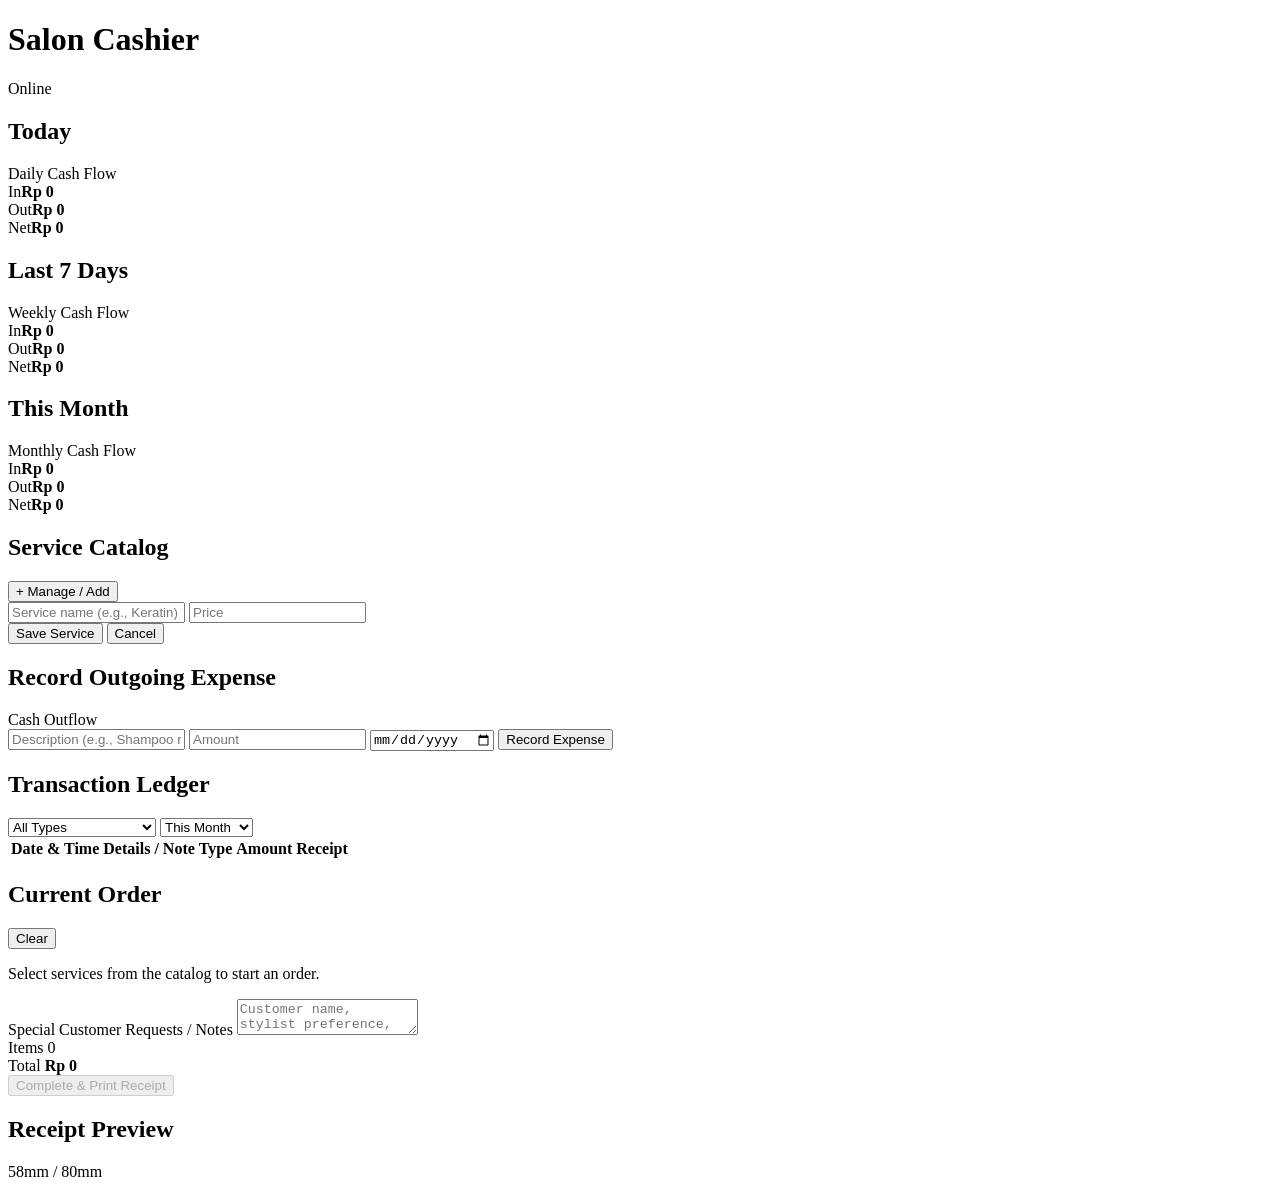
==== index.html @ 4740cd28 "Add initial index.html for Salon Cashier app Initial HTML structure for Salon Cashier offline POS ap" ====
<!DOCTYPE html>
<html lang="en">
<head>
  <meta charset="UTF-8" />
  <meta name="viewport" content="width=device-width, initial-scale=1.0" />
  <meta name="theme-color" content="#111827" />
  <title>Salon Cashier — Offline POS</title>
  <link rel="manifest" href="./manifest.json" />
  <link rel="stylesheet" href="./style.css" />
</head>
<body>
  <div class="app-shell">
    <!-- Top Header -->
    <header class="topbar">
      <div class="brand">
        <span class="brand-dot"></span>
        <h1>Salon Cashier</h1>
      </div>
      <div class="topbar-meta">
        <span id="offline-badge" class="badge badge-online">Online</span>
        <span id="live-clock" class="tabular"></span>
      </div>
    </header>

    <!-- Financial Summary Cards -->
    <section class="summary-grid" aria-label="Financial Summary">
      <article class="card summary-card">
        <div class="summary-header">
          <h2>Today</h2>
          <span class="summary-sub">Daily Cash Flow</span>
        </div>
        <div class="summary-metrics">
          <div><span>In</span><strong id="sum-today-in" class="tabular text-in">Rp 0</strong></div>
          <div><span>Out</span><strong id="sum-today-out" class="tabular text-out">Rp 0</strong></div>
          <div><span>Net</span><strong id="sum-today-net" class="tabular">Rp 0</strong></div>
        </div>
      </article>

      <article class="card summary-card">
        <div class="summary-header">
          <h2>Last 7 Days</h2>
          <span class="summary-sub">Weekly Cash Flow</span>
        </div>
        <div class="summary-metrics">
          <div><span>In</span><strong id="sum-week-in" class="tabular text-in">Rp 0</strong></div>
          <div><span>Out</span><strong id="sum-week-out" class="tabular text-out">Rp 0</strong></div>
          <div><span>Net</span><strong id="sum-week-net" class="tabular">Rp 0</strong></div>
        </div>
      </article>

      <article class="card summary-card">
        <div class="summary-header">
          <h2>This Month</h2>
          <span class="summary-sub">Monthly Cash Flow</span>
        </div>
        <div class="summary-metrics">
          <div><span>In</span><strong id="sum-month-in" class="tabular text-in">Rp 0</strong></div>
          <div><span>Out</span><strong id="sum-month-out" class="tabular text-out">Rp 0</strong></div>
          <div><span>Net</span><strong id="sum-month-net" class="tabular">Rp 0</strong></div>
        </div>
      </article>
    </section>

    <!-- Main 2-Column Workspace -->
    <main class="workspace">
      <!-- LEFT COLUMN: Services, Expense Entry & Ledger -->
      <div class="col-left">
        <!-- Service Catalog -->
        <section class="card">
          <div class="section-head">
            <h2>Service Catalog</h2>
            <button type="button" id="toggle-service-form-btn" class="btn btn-ghost btn-sm">+ Manage / Add</button>
          </div>

          <form id="service-form" class="inline-form hidden" autocomplete="off">
            <input type="hidden" id="service-edit-id" />
            <input type="text" id="service-name" placeholder="Service name (e.g., Keratin)" required />
            <input type="number" id="service-price" placeholder="Price" min="0" step="500" required />
            <div class="form-actions">
              <button type="submit" class="btn btn-primary btn-sm" id="service-submit-btn">Save Service</button>
              <button type="button" id="service-cancel-btn" class="btn btn-ghost btn-sm hidden">Cancel</button>
            </div>
          </form>

          <div id="service-grid" class="service-grid"></div>
        </section>

        <!-- Outgoing Cash Flow (Expense Entry) -->
        <section class="card">
          <div class="section-head">
            <h2>Record Outgoing Expense</h2>
            <span class="muted-label">Cash Outflow</span>
          </div>
          <form id="expense-form" class="expense-form" autocomplete="off">
            <input type="text" id="expense-desc" placeholder="Description (e.g., Shampoo restock, Electricity)" required />
            <input type="number" id="expense-amount" placeholder="Amount" min="1" step="500" required />
            <input type="date" id="expense-date" required />
            <button type="submit" class="btn btn-secondary">Record Expense</button>
          </form>
        </section>

        <!-- Transaction Ledger -->
        <section class="card">
          <div class="section-head ledger-head">
            <h2>Transaction Ledger</h2>
            <div class="filters">
              <select id="filter-type" aria-label="Filter by transaction type">
                <option value="all">All Types</option>
                <option value="in">Incoming (Orders)</option>
                <option value="out">Outgoing (Expenses)</option>
              </select>
              <select id="filter-period" aria-label="Filter by period">
                <option value="daily">Today</option>
                <option value="weekly">Last 7 Days</option>
                <option value="monthly" selected>This Month</option>
                <option value="all">All Time</option>
              </select>
            </div>
          </div>

          <div class="table-wrap">
            <table class="ledger-table">
              <thead>
                <tr>
                  <th>Date &amp; Time</th>
                  <th>Details / Note</th>
                  <th>Type</th>
                  <th class="num">Amount</th>
                  <th class="num">Receipt</th>
                </tr>
              </thead>
              <tbody id="ledger-body"></tbody>
            </table>
          </div>
        </section>
      </div>

      <!-- RIGHT COLUMN: Active Cart & Receipt Preview -->
      <aside class="col-right">
        <section class="card cart-card">
          <div class="section-head">
            <h2>Current Order</h2>
            <button type="button" id="clear-cart-btn" class="btn btn-ghost btn-sm">Clear</button>
          </div>

          <div id="cart-items" class="cart-items">
            <p class="empty-state">Select services from the catalog to start an order.</p>
          </div>

          <div class="note-box">
            <label for="customer-note">Special Customer Requests / Notes</label>
            <textarea
              id="customer-note"
              rows="2"
              placeholder="Customer name, stylist preference, allergies, hair color formula..."
            ></textarea>
          </div>

          <div class="cart-totals">
            <div class="total-row">
              <span>Items</span>
              <span id="cart-count" class="tabular">0</span>
            </div>
            <div class="total-row grand">
              <span>Total</span>
              <strong id="cart-total" class="tabular">Rp 0</strong>
            </div>
          </div>

          <div class="checkout-actions">
            <button type="button" id="complete-order-btn" class="btn btn-primary btn-block" disabled>
              Complete &amp; Print Receipt
            </button>
          </div>
        </section>

        <!-- Live Thermal Receipt Preview -->
        <section class="card">
          <div class="section-head">
            <h2>Receipt Preview</h2>
            <span class="muted-label">58mm / 80mm</span>
          </div>
          <div id="receipt-preview" class="receipt-sheet"></div>
        </section>
      </aside>
    </main>
  </div>

  <!-- Dedicated Print Container (Hidden on screen, visible only in @media print) -->
  <div id="print-area" aria-hidden="true"></div>

  <script src="./app.js"></script>
</body>
</html>
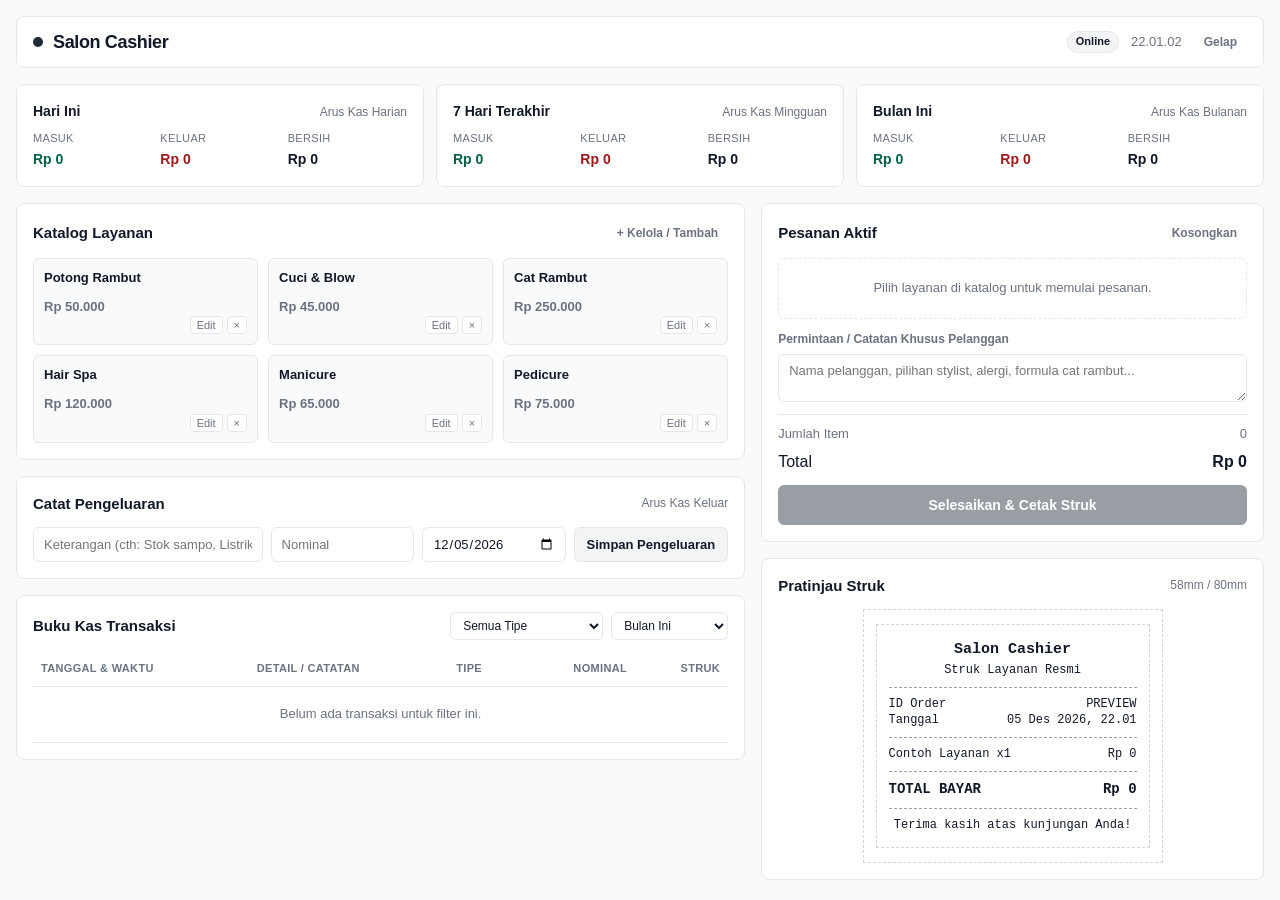
==== commit 1ef7e79b: "Translate HTML content to Indonesian Updated the language and labels in the HTML file to Indonesian " ====
--- a/index.html
+++ b/index.html
@@ -1,16 +1,16 @@
 <!DOCTYPE html>
-<html lang="en">
+<html lang="id">
 <head>
   <meta charset="UTF-8" />
   <meta name="viewport" content="width=device-width, initial-scale=1.0" />
   <meta name="theme-color" content="#111827" />
-  <title>Salon Cashier — Offline POS</title>
-  <link rel="manifest" href="./manifest.json" />
+  <title>Salon Cashier — Kasir Offline</title>
+  <link rel="manifest" href="./manifest.json?v=2026.11.19.3" />
   <link rel="stylesheet" href="./style.css" />
 </head>
 <body>
   <div class="app-shell">
-    <!-- Top Header -->
+    <!-- Header Atas -->
     <header class="topbar">
       <div class="brand">
         <span class="brand-dot"></span>
@@ -19,101 +19,102 @@
       <div class="topbar-meta">
         <span id="offline-badge" class="badge badge-online">Online</span>
         <span id="live-clock" class="tabular"></span>
+        <button type="button" id="toggle-theme-btn" class="btn btn-ghost btn-sm">Gelap</button>
       </div>
     </header>
 
-    <!-- Financial Summary Cards -->
-    <section class="summary-grid" aria-label="Financial Summary">
+    <!-- Ringkasan Keuangan -->
+    <section class="summary-grid" aria-label="Ringkasan Keuangan">
       <article class="card summary-card">
         <div class="summary-header">
-          <h2>Today</h2>
-          <span class="summary-sub">Daily Cash Flow</span>
+          <h2>Hari Ini</h2>
+          <span class="summary-sub">Arus Kas Harian</span>
         </div>
         <div class="summary-metrics">
-          <div><span>In</span><strong id="sum-today-in" class="tabular text-in">Rp 0</strong></div>
-          <div><span>Out</span><strong id="sum-today-out" class="tabular text-out">Rp 0</strong></div>
-          <div><span>Net</span><strong id="sum-today-net" class="tabular">Rp 0</strong></div>
+          <div><span>Masuk</span><strong id="sum-today-in" class="tabular text-in">Rp 0</strong></div>
+          <div><span>Keluar</span><strong id="sum-today-out" class="tabular text-out">Rp 0</strong></div>
+          <div><span>Bersih</span><strong id="sum-today-net" class="tabular">Rp 0</strong></div>
         </div>
       </article>
 
       <article class="card summary-card">
         <div class="summary-header">
-          <h2>Last 7 Days</h2>
-          <span class="summary-sub">Weekly Cash Flow</span>
+          <h2>7 Hari Terakhir</h2>
+          <span class="summary-sub">Arus Kas Mingguan</span>
         </div>
         <div class="summary-metrics">
-          <div><span>In</span><strong id="sum-week-in" class="tabular text-in">Rp 0</strong></div>
-          <div><span>Out</span><strong id="sum-week-out" class="tabular text-out">Rp 0</strong></div>
-          <div><span>Net</span><strong id="sum-week-net" class="tabular">Rp 0</strong></div>
+          <div><span>Masuk</span><strong id="sum-week-in" class="tabular text-in">Rp 0</strong></div>
+          <div><span>Keluar</span><strong id="sum-week-out" class="tabular text-out">Rp 0</strong></div>
+          <div><span>Bersih</span><strong id="sum-week-net" class="tabular">Rp 0</strong></div>
         </div>
       </article>
 
       <article class="card summary-card">
         <div class="summary-header">
-          <h2>This Month</h2>
-          <span class="summary-sub">Monthly Cash Flow</span>
+          <h2>Bulan Ini</h2>
+          <span class="summary-sub">Arus Kas Bulanan</span>
         </div>
         <div class="summary-metrics">
-          <div><span>In</span><strong id="sum-month-in" class="tabular text-in">Rp 0</strong></div>
-          <div><span>Out</span><strong id="sum-month-out" class="tabular text-out">Rp 0</strong></div>
-          <div><span>Net</span><strong id="sum-month-net" class="tabular">Rp 0</strong></div>
+          <div><span>Masuk</span><strong id="sum-month-in" class="tabular text-in">Rp 0</strong></div>
+          <div><span>Keluar</span><strong id="sum-month-out" class="tabular text-out">Rp 0</strong></div>
+          <div><span>Bersih</span><strong id="sum-month-net" class="tabular">Rp 0</strong></div>
         </div>
       </article>
     </section>
 
-    <!-- Main 2-Column Workspace -->
+    <!-- Area Kerja 2 Kolom -->
     <main class="workspace">
-      <!-- LEFT COLUMN: Services, Expense Entry & Ledger -->
+      <!-- KOLOM KIRI: Layanan, Catat Pengeluaran & Buku Kas -->
       <div class="col-left">
-        <!-- Service Catalog -->
+        <!-- Katalog Layanan -->
         <section class="card">
           <div class="section-head">
-            <h2>Service Catalog</h2>
-            <button type="button" id="toggle-service-form-btn" class="btn btn-ghost btn-sm">+ Manage / Add</button>
+            <h2>Katalog Layanan</h2>
+            <button type="button" id="toggle-service-form-btn" class="btn btn-ghost btn-sm">+ Kelola / Tambah</button>
           </div>
 
           <form id="service-form" class="inline-form hidden" autocomplete="off">
             <input type="hidden" id="service-edit-id" />
-            <input type="text" id="service-name" placeholder="Service name (e.g., Keratin)" required />
-            <input type="number" id="service-price" placeholder="Price" min="0" step="500" required />
+            <input type="text" id="service-name" placeholder="Nama layanan (cth: Keratin)" required />
+            <input type="number" id="service-price" placeholder="Harga" min="0" step="500" required />
             <div class="form-actions">
-              <button type="submit" class="btn btn-primary btn-sm" id="service-submit-btn">Save Service</button>
-              <button type="button" id="service-cancel-btn" class="btn btn-ghost btn-sm hidden">Cancel</button>
+              <button type="submit" class="btn btn-primary btn-sm" id="service-submit-btn">Simpan</button>
+              <button type="button" id="service-cancel-btn" class="btn btn-ghost btn-sm hidden">Batal</button>
             </div>
           </form>
 
           <div id="service-grid" class="service-grid"></div>
         </section>
 
-        <!-- Outgoing Cash Flow (Expense Entry) -->
+        <!-- Catat Pengeluaran -->
         <section class="card">
           <div class="section-head">
-            <h2>Record Outgoing Expense</h2>
-            <span class="muted-label">Cash Outflow</span>
+            <h2>Catat Pengeluaran</h2>
+            <span class="muted-label">Arus Kas Keluar</span>
           </div>
           <form id="expense-form" class="expense-form" autocomplete="off">
-            <input type="text" id="expense-desc" placeholder="Description (e.g., Shampoo restock, Electricity)" required />
-            <input type="number" id="expense-amount" placeholder="Amount" min="1" step="500" required />
+            <input type="text" id="expense-desc" placeholder="Keterangan (cth: Stok sampo, Listrik)" required />
+            <input type="number" id="expense-amount" placeholder="Nominal" min="1" step="500" required />
             <input type="date" id="expense-date" required />
-            <button type="submit" class="btn btn-secondary">Record Expense</button>
+            <button type="submit" class="btn btn-secondary">Simpan Pengeluaran</button>
           </form>
         </section>
 
-        <!-- Transaction Ledger -->
+        <!-- Buku Kas Transaksi -->
         <section class="card">
           <div class="section-head ledger-head">
-            <h2>Transaction Ledger</h2>
+            <h2>Buku Kas Transaksi</h2>
             <div class="filters">
-              <select id="filter-type" aria-label="Filter by transaction type">
-                <option value="all">All Types</option>
-                <option value="in">Incoming (Orders)</option>
-                <option value="out">Outgoing (Expenses)</option>
+              <select id="filter-type" aria-label="Filter tipe transaksi">
+                <option value="all">Semua Tipe</option>
+                <option value="in">Masuk (Order)</option>
+                <option value="out">Keluar (Pengeluaran)</option>
               </select>
-              <select id="filter-period" aria-label="Filter by period">
-                <option value="daily">Today</option>
-                <option value="weekly">Last 7 Days</option>
-                <option value="monthly" selected>This Month</option>
-                <option value="all">All Time</option>
+              <select id="filter-period" aria-label="Filter periode">
+                <option value="daily">Hari Ini</option>
+                <option value="weekly">7 Hari Terakhir</option>
+                <option value="monthly" selected>Bulan Ini</option>
+                <option value="all">Semua Waktu</option>
               </select>
             </div>
           </div>
@@ -122,11 +123,11 @@
             <table class="ledger-table">
               <thead>
                 <tr>
-                  <th>Date &amp; Time</th>
-                  <th>Details / Note</th>
-                  <th>Type</th>
-                  <th class="num">Amount</th>
-                  <th class="num">Receipt</th>
+                  <th>Tanggal &amp; Waktu</th>
+                  <th>Detail / Catatan</th>
+                  <th>Tipe</th>
+                  <th class="num">Nominal</th>
+                  <th class="num">Struk</th>
                 </tr>
               </thead>
               <tbody id="ledger-body"></tbody>
@@ -135,30 +136,28 @@
         </section>
       </div>
 
-      <!-- RIGHT COLUMN: Active Cart & Receipt Preview -->
+      <!-- KOLOM KANAN: Pesanan Aktif & Pratinjau Struk -->
       <aside class="col-right">
         <section class="card cart-card">
           <div class="section-head">
-            <h2>Current Order</h2>
-            <button type="button" id="clear-cart-btn" class="btn btn-ghost btn-sm">Clear</button>
+            <h2>Pesanan Aktif</h2>
+            <button type="button" id="clear-cart-btn" class="btn btn-ghost btn-sm">Kosongkan</button>
           </div>
 
-          <div id="cart-items" class="cart-items">
-            <p class="empty-state">Select services from the catalog to start an order.</p>
-          </div>
+          <div id="cart-items" class="cart-items"></div>
 
           <div class="note-box">
-            <label for="customer-note">Special Customer Requests / Notes</label>
+            <label for="customer-note">Permintaan / Catatan Khusus Pelanggan</label>
             <textarea
               id="customer-note"
               rows="2"
-              placeholder="Customer name, stylist preference, allergies, hair color formula..."
+              placeholder="Nama pelanggan, pilihan stylist, alergi, formula cat rambut..."
             ></textarea>
           </div>
 
           <div class="cart-totals">
             <div class="total-row">
-              <span>Items</span>
+              <span>Jumlah Item</span>
               <span id="cart-count" class="tabular">0</span>
             </div>
             <div class="total-row grand">
@@ -169,15 +168,15 @@
 
           <div class="checkout-actions">
             <button type="button" id="complete-order-btn" class="btn btn-primary btn-block" disabled>
-              Complete &amp; Print Receipt
+              Selesaikan &amp; Cetak Struk
             </button>
           </div>
         </section>
 
-        <!-- Live Thermal Receipt Preview -->
+        <!-- Pratinjau Struk -->
         <section class="card">
           <div class="section-head">
-            <h2>Receipt Preview</h2>
+            <h2>Pratinjau Struk</h2>
             <span class="muted-label">58mm / 80mm</span>
           </div>
           <div id="receipt-preview" class="receipt-sheet"></div>
@@ -186,7 +185,7 @@
     </main>
   </div>
 
-  <!-- Dedicated Print Container (Hidden on screen, visible only in @media print) -->
+  <!-- Area Cetak Khusus -->
   <div id="print-area" aria-hidden="true"></div>
 
   <script src="./app.js"></script>
--- a/style.css
+++ b/style.css
@@ -0,0 +1,646 @@
+:root {
+  --bg: #F9FAFB;
+  --surface: #FFFFFF;
+  --text: #111827;
+  --muted: #6B7280;
+  --border: #E5E7EB;
+  --accent: #1F2937;
+  --accent-hover: #111827;
+  --in-color: #065F46;
+  --out-color: #991B1B;
+  --radius: 8px;
+}
+
+*,
+*::before,
+*::after {
+  box-sizing: border-box;
+}
+
+body {
+  margin: 0;
+  background: var(--bg);
+  color: var(--text);
+  font-family: -apple-system, BlinkMacSystemFont, "Segoe UI", Roboto, Inter, Helvetica, Arial, sans-serif;
+  font-size: 14px;
+  line-height: 1.45;
+  -webkit-font-smoothing: antialiased;
+}
+
+.tabular {
+  font-variant-numeric: tabular-nums;
+}
+
+.hidden {
+  display: none !important;
+}
+
+.app-shell {
+  max-width: 1360px;
+  margin: 0 auto;
+  padding: 16px;
+  display: flex;
+  flex-direction: column;
+  gap: 16px;
+}
+
+/* Header */
+.topbar {
+  display: flex;
+  justify-content: space-between;
+  align-items: center;
+  background: var(--surface);
+  border: 1px solid var(--border);
+  border-radius: var(--radius);
+  padding: 12px 16px;
+}
+
+.brand {
+  display: flex;
+  align-items: center;
+  gap: 10px;
+}
+
+.brand-dot {
+  width: 10px;
+  height: 10px;
+  border-radius: 50%;
+  background: var(--accent);
+}
+
+.brand h1 {
+  margin: 0;
+  font-size: 18px;
+  font-weight: 700;
+  letter-spacing: -0.02em;
+}
+
+.topbar-meta {
+  display: flex;
+  align-items: center;
+  gap: 12px;
+  color: var(--muted);
+  font-size: 13px;
+}
+
+.badge {
+  padding: 2px 8px;
+  border-radius: 999px;
+  font-size: 11px;
+  font-weight: 600;
+  border: 1px solid var(--border);
+}
+
+.badge-online {
+  background: #F3F4F6;
+  color: var(--text);
+}
+
+.badge-offline {
+  background: #FEF3C7;
+  color: #92400E;
+  border-color: #FDE68A;
+}
+
+/* Summary Grid */
+.summary-grid {
+  display: grid;
+  grid-template-columns: repeat(3, 1fr);
+  gap: 12px;
+}
+
+.card {
+  background: var(--surface);
+  border: 1px solid var(--border);
+  border-radius: var(--radius);
+  padding: 16px;
+}
+
+.summary-header {
+  display: flex;
+  justify-content: space-between;
+  align-items: baseline;
+  margin-bottom: 10px;
+}
+
+.summary-header h2 {
+  margin: 0;
+  font-size: 14px;
+  font-weight: 600;
+}
+
+.summary-sub,
+.muted-label {
+  font-size: 12px;
+  color: var(--muted);
+}
+
+.summary-metrics {
+  display: grid;
+  grid-template-columns: repeat(3, 1fr);
+  gap: 8px;
+}
+
+.summary-metrics div {
+  display: flex;
+  flex-direction: column;
+  gap: 2px;
+}
+
+.summary-metrics span {
+  font-size: 11px;
+  color: var(--muted);
+  text-transform: uppercase;
+  letter-spacing: 0.03em;
+}
+
+.summary-metrics strong {
+  font-size: 14px;
+  font-weight: 700;
+}
+
+.text-in {
+  color: var(--in-color);
+}
+
+.text-out {
+  color: var(--out-color);
+}
+
+/* Two-Column Workspace */
+.workspace {
+  display: grid;
+  grid-template-columns: 1.45fr 1fr;
+  gap: 16px;
+  align-items: start;
+}
+
+.col-left,
+.col-right {
+  display: flex;
+  flex-direction: column;
+  gap: 16px;
+}
+
+.section-head {
+  display: flex;
+  justify-content: space-between;
+  align-items: center;
+  gap: 8px;
+  margin-bottom: 12px;
+}
+
+.section-head h2 {
+  margin: 0;
+  font-size: 15px;
+  font-weight: 600;
+}
+
+/* Inputs & Buttons */
+input,
+select,
+textarea {
+  width: 100%;
+  padding: 8px 10px;
+  border: 1px solid var(--border);
+  border-radius: 6px;
+  background: var(--surface);
+  color: var(--text);
+  font-family: inherit;
+  font-size: 13px;
+}
+
+input:focus,
+select:focus,
+textarea:focus {
+  outline: none;
+  border-color: var(--accent);
+}
+
+.btn {
+  border: 1px solid var(--border);
+  border-radius: 6px;
+  padding: 8px 12px;
+  font-family: inherit;
+  font-size: 13px;
+  font-weight: 600;
+  cursor: pointer;
+  background: var(--surface);
+  color: var(--text);
+  transition: background 0.15s ease, border-color 0.15s ease;
+}
+
+.btn:disabled {
+  opacity: 0.45;
+  cursor: not-allowed;
+}
+
+.btn-primary {
+  background: var(--accent);
+  color: #FFFFFF;
+  border-color: var(--accent);
+}
+
+.btn-primary:hover:not(:disabled) {
+  background: var(--accent-hover);
+}
+
+.btn-secondary {
+  background: #F3F4F6;
+  color: var(--text);
+}
+
+.btn-secondary:hover:not(:disabled) {
+  background: #E5E7EB;
+}
+
+.btn-ghost {
+  background: transparent;
+  border-color: transparent;
+  color: var(--muted);
+}
+
+.btn-ghost:hover:not(:disabled) {
+  background: #F3F4F6;
+  color: var(--text);
+}
+
+.btn-sm {
+  padding: 5px 9px;
+  font-size: 12px;
+}
+
+.btn-block {
+  width: 100%;
+  padding: 11px;
+  font-size: 14px;
+}
+
+/* Service Catalog */
+.inline-form {
+  display: grid;
+  grid-template-columns: 1.5fr 1fr auto;
+  gap: 8px;
+  margin-bottom: 12px;
+  padding-bottom: 12px;
+  border-bottom: 1px solid var(--border);
+}
+
+.form-actions {
+  display: flex;
+  gap: 6px;
+}
+
+.service-grid {
+  display: grid;
+  grid-template-columns: repeat(auto-fill, minmax(175px, 1fr));
+  gap: 10px;
+}
+
+.service-tile {
+  border: 1px solid var(--border);
+  border-radius: 6px;
+  padding: 10px;
+  background: var(--bg);
+  display: flex;
+  flex-direction: column;
+  justify-content: space-between;
+  gap: 8px;
+  cursor: pointer;
+  transition: border-color 0.15s ease, background 0.15s ease;
+}
+
+.service-tile:hover {
+  border-color: var(--accent);
+  background: #FFFFFF;
+}
+
+.service-tile-top {
+  display: flex;
+  justify-content: space-between;
+  align-items: flex-start;
+  gap: 6px;
+}
+
+.service-title {
+  font-weight: 600;
+  font-size: 13px;
+}
+
+.service-price {
+  font-size: 13px;
+  color: var(--muted);
+  font-weight: 600;
+}
+
+.service-controls {
+  display: flex;
+  justify-content: flex-end;
+  gap: 4px;
+}
+
+.icon-btn {
+  border: 1px solid var(--border);
+  background: var(--surface);
+  color: var(--muted);
+  border-radius: 4px;
+  padding: 2px 6px;
+  font-size: 11px;
+  cursor: pointer;
+}
+
+.icon-btn:hover {
+  color: var(--text);
+  border-color: var(--accent);
+}
+
+/* Expense Form */
+.expense-form {
+  display: grid;
+  grid-template-columns: 1.6fr 1fr 1fr auto;
+  gap: 8px;
+}
+
+/* Ledger Table */
+.ledger-head {
+  flex-wrap: wrap;
+}
+
+.filters {
+  display: flex;
+  gap: 8px;
+}
+
+.filters select {
+  width: auto;
+  padding: 5px 8px;
+  font-size: 12px;
+}
+
+.table-wrap {
+  overflow-x: auto;
+  max-height: 360px;
+  overflow-y: auto;
+}
+
+.ledger-table {
+  width: 100%;
+  border-collapse: collapse;
+  font-size: 13px;
+}
+
+.ledger-table th,
+.ledger-table td {
+  padding: 9px 8px;
+  border-bottom: 1px solid var(--border);
+  text-align: left;
+  vertical-align: top;
+}
+
+.ledger-table th {
+  position: sticky;
+  top: 0;
+  background: var(--surface);
+  font-size: 11px;
+  text-transform: uppercase;
+  letter-spacing: 0.03em;
+  color: var(--muted);
+}
+
+.ledger-table .num {
+  text-align: right;
+  white-space: nowrap;
+}
+
+.pill {
+  display: inline-block;
+  padding: 2px 6px;
+  border-radius: 4px;
+  font-size: 11px;
+  font-weight: 600;
+}
+
+.pill-in {
+  background: #ECFDF5;
+  color: var(--in-color);
+}
+
+.pill-out {
+  background: #FEF2F2;
+  color: var(--out-color);
+}
+
+.ledger-note {
+  display: block;
+  font-size: 11px;
+  color: var(--muted);
+  margin-top: 2px;
+}
+
+/* Cart */
+.cart-items {
+  display: flex;
+  flex-direction: column;
+  gap: 8px;
+  max-height: 280px;
+  overflow-y: auto;
+  margin-bottom: 12px;
+}
+
+.empty-state {
+  margin: 0;
+  padding: 20px 12px;
+  text-align: center;
+  color: var(--muted);
+  border: 1px dashed var(--border);
+  border-radius: 6px;
+  font-size: 13px;
+}
+
+.cart-row {
+  display: flex;
+  justify-content: space-between;
+  align-items: center;
+  gap: 8px;
+  padding: 8px 10px;
+  border: 1px solid var(--border);
+  border-radius: 6px;
+  background: var(--bg);
+}
+
+.cart-row-info {
+  display: flex;
+  flex-direction: column;
+}
+
+.cart-row-name {
+  font-weight: 600;
+  font-size: 13px;
+}
+
+.cart-row-sub {
+  font-size: 12px;
+  color: var(--muted);
+}
+
+.qty-controls {
+  display: flex;
+  align-items: center;
+  gap: 6px;
+}
+
+.qty-btn {
+  width: 26px;
+  height: 26px;
+  border: 1px solid var(--border);
+  background: var(--surface);
+  border-radius: 4px;
+  cursor: pointer;
+  font-weight: 700;
+}
+
+.qty-btn:hover {
+  border-color: var(--accent);
+}
+
+.qty-val {
+  min-width: 20px;
+  text-align: center;
+  font-weight: 600;
+}
+
+.note-box {
+  display: flex;
+  flex-direction: column;
+  gap: 6px;
+  margin-bottom: 12px;
+}
+
+.note-box label {
+  font-size: 12px;
+  font-weight: 600;
+  color: var(--muted);
+}
+
+.cart-totals {
+  border-top: 1px solid var(--border);
+  padding-top: 10px;
+  margin-bottom: 12px;
+  display: flex;
+  flex-direction: column;
+  gap: 6px;
+}
+
+.total-row {
+  display: flex;
+  justify-content: space-between;
+  align-items: center;
+  font-size: 13px;
+  color: var(--muted);
+}
+
+.total-row.grand {
+  font-size: 16px;
+  color: var(--text);
+}
+
+/* Thermal Receipt Preview */
+.receipt-sheet {
+  width: 100%;
+  max-width: 300px;
+  margin: 0 auto;
+  padding: 14px 12px;
+  background: #FFFFFF;
+  border: 1px dashed #D1D5DB;
+  font-family: "Courier New", Courier, monospace;
+  font-size: 12px;
+  line-height: 1.4;
+  color: #111827;
+}
+
+.rcp-center {
+  text-align: center;
+}
+
+.rcp-title {
+  font-size: 15px;
+  font-weight: 700;
+  margin: 0 0 2px;
+}
+
+.rcp-divider {
+  border: 0;
+  border-top: 1px dashed #9CA3AF;
+  margin: 8px 0;
+}
+
+.rcp-row {
+  display: flex;
+  justify-content: space-between;
+  gap: 8px;
+}
+
+.rcp-note {
+  margin-top: 6px;
+  padding: 6px;
+  background: #F9FAFB;
+  border: 1px dashed #D1D5DB;
+  white-space: pre-wrap;
+  word-break: break-word;
+}
+
+.rcp-total {
+  font-size: 14px;
+  font-weight: 700;
+}
+
+#print-area {
+  display: none;
+}
+
+/* Responsive Stacking */
+@media (max-width: 960px) {
+  .workspace {
+    grid-template-columns: 1fr;
+  }
+
+  .summary-grid {
+    grid-template-columns: 1fr;
+  }
+
+  .expense-form,
+  .inline-form {
+    grid-template-columns: 1fr;
+  }
+}
+
+/* Thermal Printer Output (58mm / 80mm) */
+@media print {
+  @page {
+    margin: 2mm;
+    size: 80mm auto;
+  }
+
+  body {
+    background: #FFFFFF !important;
+  }
+
+  .app-shell {
+    display: none !important;
+  }
+
+  #print-area {
+    display: block !important;
+    width: 100%;
+    max-width: 72mm;
+    margin: 0 auto;
+    color: #000000;
+  }
+
+  #print-area .receipt-sheet {
+    border: none;
+    max-width: 100%;
+    padding: 0;
+    font-size: 11px;
+  }
+}
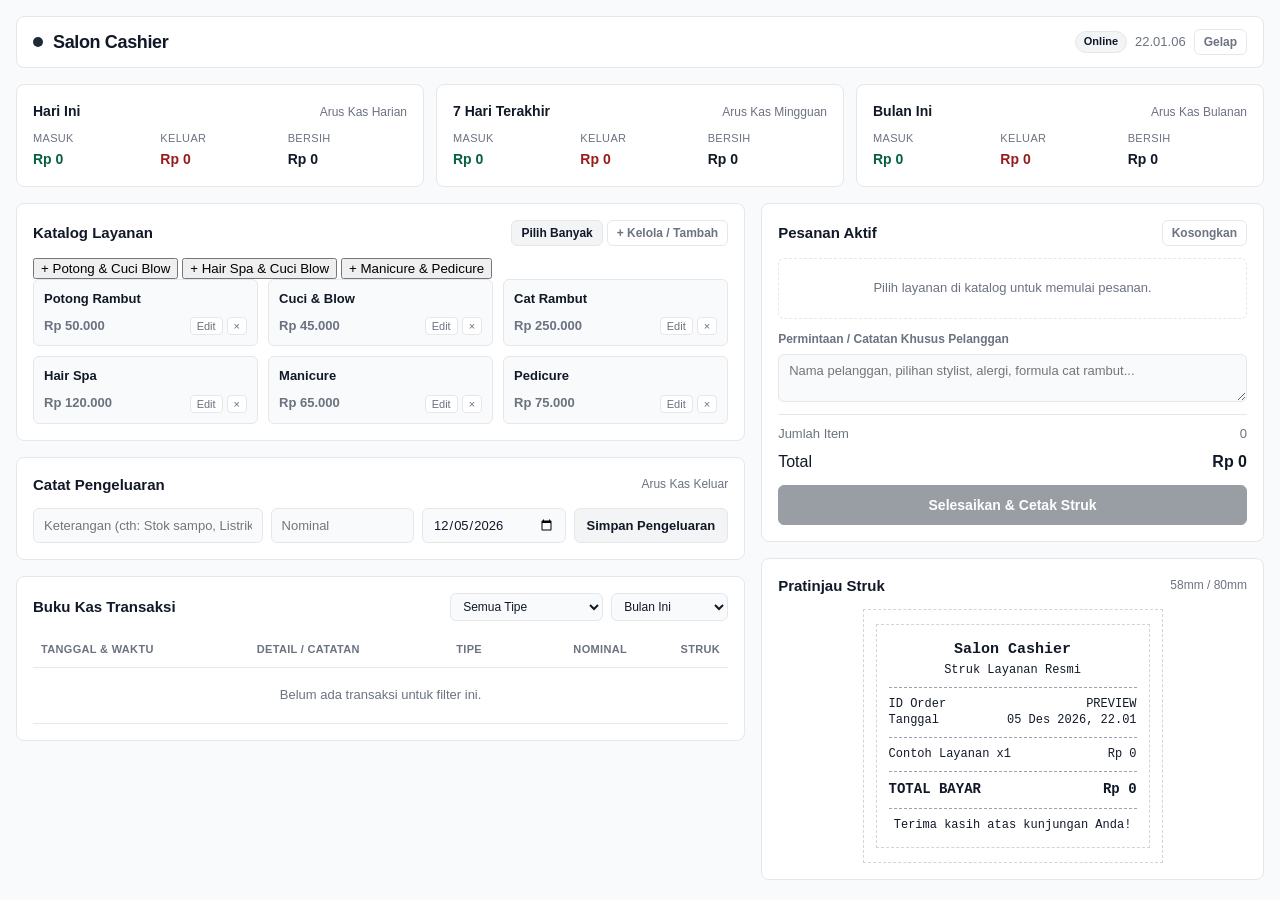
==== commit 0399812a: "Update manifest version and enhance service catalog" ====
--- a/index.html
+++ b/index.html
@@ -5,7 +5,7 @@
   <meta name="viewport" content="width=device-width, initial-scale=1.0" />
   <meta name="theme-color" content="#111827" />
   <title>Salon Cashier — Kasir Offline</title>
-  <link rel="manifest" href="./manifest.json?v=2026.11.19.3" />
+  <link rel="manifest" href="./manifest.json?v=2026.11.19.4" />
   <link rel="stylesheet" href="./style.css" />
 </head>
 <body>
@@ -68,9 +68,28 @@
       <div class="col-left">
         <!-- Katalog Layanan -->
         <section class="card">
-          <div class="section-head">
+          <div class="section-head catalog-head">
             <h2>Katalog Layanan</h2>
-            <button type="button" id="toggle-service-form-btn" class="btn btn-ghost btn-sm">+ Kelola / Tambah</button>
+            <div class="catalog-actions">
+              <button type="button" id="toggle-multi-btn" class="btn btn-secondary btn-sm">Pilih Banyak</button>
+              <button type="button" id="toggle-service-form-btn" class="btn btn-ghost btn-sm">+ Kelola / Tambah</button>
+            </div>
+          </div>
+
+          <!-- Baris Paket Cepat Sekali Klik -->
+          <div id="quick-combos" class="quick-combos">
+            <button type="button" class="combo-chip" data-combo="hair-basic">+ Potong &amp; Cuci Blow</button>
+            <button type="button" class="combo-chip" data-combo="spa-relax">+ Hair Spa &amp; Cuci Blow</button>
+            <button type="button" class="combo-chip" data-combo="nails-duo">+ Manicure &amp; Pedicure</button>
+          </div>
+
+          <!-- Bar Aksi Saat Mode Pilih Banyak Aktif -->
+          <div id="multi-bar" class="multi-bar hidden">
+            <span id="multi-selected-count" class="multi-info tabular">0 layanan dipilih</span>
+            <div class="multi-bar-btns">
+              <button type="button" id="apply-multi-btn" class="btn btn-primary btn-sm" disabled>Masukkan Sekaligus</button>
+              <button type="button" id="cancel-multi-btn" class="btn btn-ghost btn-sm">Batal</button>
+            </div>
           </div>
 
           <form id="service-form" class="inline-form hidden" autocomplete="off">
@@ -190,4 +209,5 @@
 
   <script src="./app.js"></script>
 </body>
-</html>
+  </html>
+  
--- a/style.css
+++ b/style.css
@@ -1,14 +1,34 @@
 :root {
   --bg: #F9FAFB;
   --surface: #FFFFFF;
+  --surface-alt: #F3F4F6;
   --text: #111827;
   --muted: #6B7280;
   --border: #E5E7EB;
   --accent: #1F2937;
   --accent-hover: #111827;
+  --accent-text: #FFFFFF;
   --in-color: #065F46;
+  --in-bg: #ECFDF5;
   --out-color: #991B1B;
+  --out-bg: #FEF2F2;
   --radius: 8px;
+}
+
+body.theme-dark {
+  --bg: #0F172A;
+  --surface: #1E293B;
+  --surface-alt: #273549;
+  --text: #F8FAFC;
+  --muted: #94A3B8;
+  --border: #334155;
+  --accent: #F8FAFC;
+  --accent-hover: #E2E8F0;
+  --accent-text: #0F172A;
+  --in-color: #34D399;
+  --in-bg: rgba(16, 185, 129, 0.14);
+  --out-color: #F87171;
+  --out-bg: rgba(248, 113, 113, 0.14);
 }
 
 *,
@@ -25,6 +45,7 @@
   font-size: 14px;
   line-height: 1.45;
   -webkit-font-smoothing: antialiased;
+  transition: background 0.15s ease, color 0.15s ease;
 }
 
 .tabular {
@@ -49,6 +70,8 @@
   display: flex;
   justify-content: space-between;
   align-items: center;
+  flex-wrap: wrap;
+  gap: 10px;
   background: var(--surface);
   border: 1px solid var(--border);
   border-radius: var(--radius);
@@ -78,7 +101,8 @@
 .topbar-meta {
   display: flex;
   align-items: center;
-  gap: 12px;
+  flex-wrap: wrap;
+  gap: 8px;
   color: var(--muted);
   font-size: 13px;
 }
@@ -92,7 +116,7 @@
 }
 
 .badge-online {
-  background: #F3F4F6;
+  background: var(--surface-alt);
   color: var(--text);
 }
 
@@ -204,7 +228,7 @@
   padding: 8px 10px;
   border: 1px solid var(--border);
   border-radius: 6px;
-  background: var(--surface);
+  background: var(--bg);
   color: var(--text);
   font-family: inherit;
   font-size: 13px;
@@ -237,7 +261,7 @@
 
 .btn-primary {
   background: var(--accent);
-  color: #FFFFFF;
+  color: var(--accent-text);
   border-color: var(--accent);
 }
 
@@ -246,22 +270,22 @@
 }
 
 .btn-secondary {
-  background: #F3F4F6;
+  background: var(--surface-alt);
   color: var(--text);
 }
 
 .btn-secondary:hover:not(:disabled) {
-  background: #E5E7EB;
+  border-color: var(--accent);
 }
 
 .btn-ghost {
   background: transparent;
-  border-color: transparent;
+  border-color: var(--border);
   color: var(--muted);
 }
 
 .btn-ghost:hover:not(:disabled) {
-  background: #F3F4F6;
+  background: var(--surface-alt);
   color: var(--text);
 }
 
@@ -312,13 +336,20 @@
 
 .service-tile:hover {
   border-color: var(--accent);
-  background: #FFFFFF;
+  background: var(--surface-alt);
 }
 
 .service-tile-top {
   display: flex;
   justify-content: space-between;
   align-items: flex-start;
+  gap: 6px;
+}
+
+.service-row-bottom {
+  display: flex;
+  justify-content: space-between;
+  align-items: center;
   gap: 6px;
 }
 
@@ -421,12 +452,12 @@
 }
 
 .pill-in {
-  background: #ECFDF5;
+  background: var(--in-bg);
   color: var(--in-color);
 }
 
 .pill-out {
-  background: #FEF2F2;
+  background: var(--out-bg);
   color: var(--out-color);
 }
 
@@ -494,6 +525,7 @@
   height: 26px;
   border: 1px solid var(--border);
   background: var(--surface);
+  color: var(--text);
   border-radius: 4px;
   cursor: pointer;
   font-weight: 700;
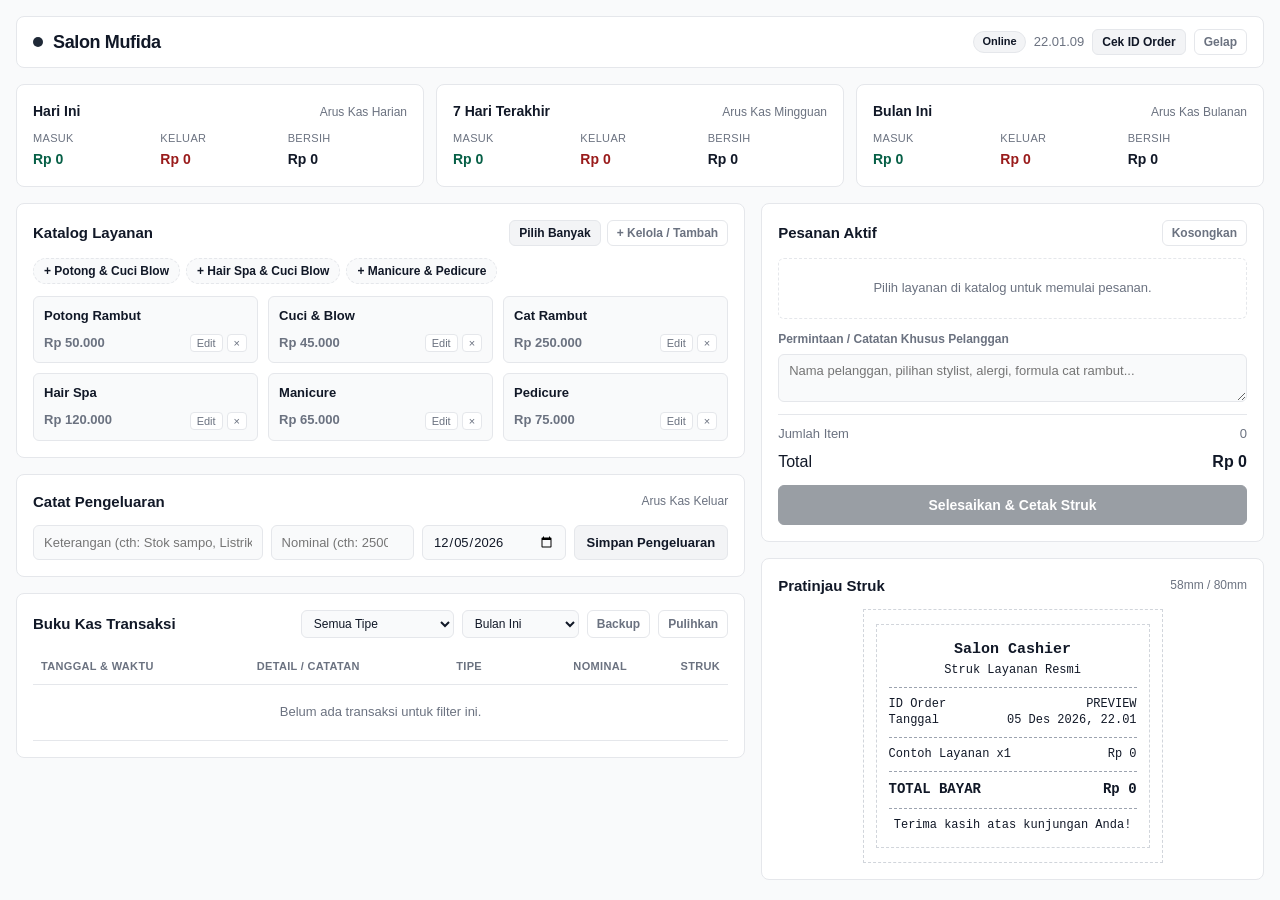
==== commit 6b771843: "Rename index (8).html to index.html" ====
--- a/index.html
+++ b/index.html
@@ -4,9 +4,8 @@
   <meta charset="UTF-8" />
   <meta name="viewport" content="width=device-width, initial-scale=1.0" />
   <meta name="theme-color" content="#111827" />
-  <title>Salon Cashier — Kasir Offline</title>
-  <link rel="manifest" href="./manifest.json?v=2026.11.19.4" />
-  <link rel="stylesheet" href="./style.css" />
+  <title>Salon Mufida — Kasir Offline</title>
+  <link rel="stylesheet" href="style.css" />
 </head>
 <body>
   <div class="app-shell">
@@ -14,200 +13,254 @@
     <header class="topbar">
       <div class="brand">
         <span class="brand-dot"></span>
-        <h1>Salon Cashier</h1>
+        <h1>Salon Mufida</h1>
       </div>
       <div class="topbar-meta">
         <span id="offline-badge" class="badge badge-online">Online</span>
         <span id="live-clock" class="tabular"></span>
+        <button type="button" id="nav-lookup-btn" class="btn btn-secondary btn-sm">Cek ID Order</button>
         <button type="button" id="toggle-theme-btn" class="btn btn-ghost btn-sm">Gelap</button>
       </div>
     </header>
 
-    <!-- Ringkasan Keuangan -->
-    <section class="summary-grid" aria-label="Ringkasan Keuangan">
-      <article class="card summary-card">
-        <div class="summary-header">
-          <h2>Hari Ini</h2>
-          <span class="summary-sub">Arus Kas Harian</span>
+    <!-- HALAMAN UTAMA KASIR -->
+    <div id="pos-view" class="view-section">
+      <!-- Ringkasan Keuangan -->
+      <section class="summary-grid" aria-label="Ringkasan Keuangan">
+        <article class="card summary-card">
+          <div class="summary-header">
+            <h2>Hari Ini</h2>
+            <span class="summary-sub">Arus Kas Harian</span>
+          </div>
+          <div class="summary-metrics">
+            <div><span>Masuk</span><strong id="sum-today-in" class="tabular text-in">Rp 0</strong></div>
+            <div><span>Keluar</span><strong id="sum-today-out" class="tabular text-out">Rp 0</strong></div>
+            <div><span>Bersih</span><strong id="sum-today-net" class="tabular">Rp 0</strong></div>
+          </div>
+        </article>
+
+        <article class="card summary-card">
+          <div class="summary-header">
+            <h2>7 Hari Terakhir</h2>
+            <span class="summary-sub">Arus Kas Mingguan</span>
+          </div>
+          <div class="summary-metrics">
+            <div><span>Masuk</span><strong id="sum-week-in" class="tabular text-in">Rp 0</strong></div>
+            <div><span>Keluar</span><strong id="sum-week-out" class="tabular text-out">Rp 0</strong></div>
+            <div><span>Bersih</span><strong id="sum-week-net" class="tabular">Rp 0</strong></div>
+          </div>
+        </article>
+
+        <article class="card summary-card">
+          <div class="summary-header">
+            <h2>Bulan Ini</h2>
+            <span class="summary-sub">Arus Kas Bulanan</span>
+          </div>
+          <div class="summary-metrics">
+            <div><span>Masuk</span><strong id="sum-month-in" class="tabular text-in">Rp 0</strong></div>
+            <div><span>Keluar</span><strong id="sum-month-out" class="tabular text-out">Rp 0</strong></div>
+            <div><span>Bersih</span><strong id="sum-month-net" class="tabular">Rp 0</strong></div>
+          </div>
+        </article>
+      </section>
+
+      <!-- Area Kerja 2 Kolom -->
+      <main class="workspace" style="margin-top: 16px;">
+        <!-- KOLOM KIRI: Layanan, Catat Pengeluaran & Buku Kas -->
+        <div class="col-left">
+          <!-- Katalog Layanan -->
+          <section class="card">
+            <div class="section-head catalog-head">
+              <h2>Katalog Layanan</h2>
+              <div class="catalog-actions">
+                <button type="button" id="toggle-multi-btn" class="btn btn-secondary btn-sm">Pilih Banyak</button>
+                <button type="button" id="toggle-service-form-btn" class="btn btn-ghost btn-sm">+ Kelola / Tambah</button>
+              </div>
+            </div>
+
+            <!-- Baris Paket Cepat Sekali Klik -->
+            <div id="quick-combos" class="quick-combos">
+              <button type="button" class="combo-chip" data-combo="hair-basic">+ Potong &amp; Cuci Blow</button>
+              <button type="button" class="combo-chip" data-combo="spa-relax">+ Hair Spa &amp; Cuci Blow</button>
+              <button type="button" class="combo-chip" data-combo="nails-duo">+ Manicure &amp; Pedicure</button>
+            </div>
+
+            <!-- Bar Aksi Saat Mode Pilih Banyak Aktif -->
+            <div id="multi-bar" class="multi-bar hidden">
+              <span id="multi-selected-count" class="multi-info tabular">0 layanan dipilih</span>
+              <div class="multi-bar-btns">
+                <button type="button" id="apply-multi-btn" class="btn btn-primary btn-sm" disabled>Masukkan Sekaligus</button>
+                <button type="button" id="cancel-multi-btn" class="btn btn-ghost btn-sm">Batal</button>
+              </div>
+            </div>
+
+            <form id="service-form" class="inline-form hidden" autocomplete="off">
+              <input type="hidden" id="service-edit-id" />
+              <input type="text" id="service-name" placeholder="Nama layanan (cth: Keratin)" required />
+              <input type="number" id="service-price" placeholder="Harga" min="0" step="1" required />
+              <div class="form-actions">
+                <button type="submit" class="btn btn-primary btn-sm" id="service-submit-btn">Simpan</button>
+                <button type="button" id="service-cancel-btn" class="btn btn-ghost btn-sm hidden">Batal</button>
+              </div>
+            </form>
+
+            <div id="service-grid" class="service-grid"></div>
+          </section>
+
+          <!-- Catat Pengeluaran -->
+          <section class="card">
+            <div class="section-head">
+              <h2>Catat Pengeluaran</h2>
+              <span class="muted-label">Arus Kas Keluar</span>
+            </div>
+            <form id="expense-form" class="expense-form" autocomplete="off">
+              <input type="text" id="expense-desc" placeholder="Keterangan (cth: Stok sampo, Listrik)" required />
+              <input type="number" id="expense-amount" placeholder="Nominal (cth: 25000)" min="1" step="1" required />
+              <input type="date" id="expense-date" required />
+              <button type="submit" class="btn btn-secondary">Simpan Pengeluaran</button>
+            </form>
+          </section>
+
+          <!-- Buku Kas Transaksi -->
+          <section class="card">
+            <div class="section-head ledger-head">
+              <h2>Buku Kas Transaksi</h2>
+              <div class="filters">
+                <select id="filter-type" aria-label="Filter tipe transaksi">
+                  <option value="all">Semua Tipe</option>
+                  <option value="in">Masuk (Order)</option>
+                  <option value="out">Keluar (Pengeluaran)</option>
+                </select>
+                <select id="filter-period" aria-label="Filter periode">
+                  <option value="daily">Hari Ini</option>
+                  <option value="weekly">7 Hari Terakhir</option>
+                  <option value="monthly" selected>Bulan Ini</option>
+                  <option value="all">Semua Waktu</option>
+                </select>
+                <button type="button" id="export-backup-btn" class="btn btn-ghost btn-sm" title="Simpan cadangan data ke file JSON">Backup</button>
+                <button type="button" id="import-backup-btn" class="btn btn-ghost btn-sm" title="Pulihkan data dari file backup JSON">Pulihkan</button>
+                <input type="file" id="import-backup-file" accept=".json,application/json" class="hidden" />
+              </div>
+            </div>
+
+            <div class="table-wrap">
+              <table class="ledger-table">
+                <thead>
+                  <tr>
+                    <th>Tanggal &amp; Waktu</th>
+                    <th>Detail / Catatan</th>
+                    <th>Tipe</th>
+                    <th class="num">Nominal</th>
+                    <th class="num">Struk</th>
+                  </tr>
+                </thead>
+                <tbody id="ledger-body"></tbody>
+              </table>
+            </div>
+          </section>
         </div>
-        <div class="summary-metrics">
-          <div><span>Masuk</span><strong id="sum-today-in" class="tabular text-in">Rp 0</strong></div>
-          <div><span>Keluar</span><strong id="sum-today-out" class="tabular text-out">Rp 0</strong></div>
-          <div><span>Bersih</span><strong id="sum-today-net" class="tabular">Rp 0</strong></div>
-        </div>
-      </article>
-
-      <article class="card summary-card">
-        <div class="summary-header">
-          <h2>7 Hari Terakhir</h2>
-          <span class="summary-sub">Arus Kas Mingguan</span>
-        </div>
-        <div class="summary-metrics">
-          <div><span>Masuk</span><strong id="sum-week-in" class="tabular text-in">Rp 0</strong></div>
-          <div><span>Keluar</span><strong id="sum-week-out" class="tabular text-out">Rp 0</strong></div>
-          <div><span>Bersih</span><strong id="sum-week-net" class="tabular">Rp 0</strong></div>
-        </div>
-      </article>
-
-      <article class="card summary-card">
-        <div class="summary-header">
-          <h2>Bulan Ini</h2>
-          <span class="summary-sub">Arus Kas Bulanan</span>
-        </div>
-        <div class="summary-metrics">
-          <div><span>Masuk</span><strong id="sum-month-in" class="tabular text-in">Rp 0</strong></div>
-          <div><span>Keluar</span><strong id="sum-month-out" class="tabular text-out">Rp 0</strong></div>
-          <div><span>Bersih</span><strong id="sum-month-net" class="tabular">Rp 0</strong></div>
-        </div>
-      </article>
+
+        <!-- KOLOM KANAN: Pesanan Aktif & Pratinjau Struk -->
+        <aside class="col-right">
+          <section class="card cart-card">
+            <div class="section-head">
+              <h2>Pesanan Aktif</h2>
+              <button type="button" id="clear-cart-btn" class="btn btn-ghost btn-sm">Kosongkan</button>
+            </div>
+
+            <div id="cart-items" class="cart-items"></div>
+
+            <div class="note-box">
+              <label for="customer-note">Permintaan / Catatan Khusus Pelanggan</label>
+              <textarea
+                id="customer-note"
+                rows="2"
+                placeholder="Nama pelanggan, pilihan stylist, alergi, formula cat rambut..."
+              ></textarea>
+            </div>
+
+            <div class="cart-totals">
+              <div class="total-row">
+                <span>Jumlah Item</span>
+                <span id="cart-count" class="tabular">0</span>
+              </div>
+              <div class="total-row grand">
+                <span>Total</span>
+                <strong id="cart-total" class="tabular">Rp 0</strong>
+              </div>
+            </div>
+
+            <div class="checkout-actions">
+              <button type="button" id="complete-order-btn" class="btn btn-primary btn-block" disabled>
+                Selesaikan &amp; Cetak Struk
+              </button>
+            </div>
+          </section>
+
+          <!-- Pratinjau Struk -->
+          <section class="card">
+            <div class="section-head">
+              <h2>Pratinjau Struk</h2>
+              <span class="muted-label">58mm / 80mm</span>
+            </div>
+            <div id="receipt-preview" class="receipt-sheet"></div>
+          </section>
+        </aside>
+      </main>
+    </div>
+
+    <!-- HALAMAN KHUSUS CEK RIWAYAT TRANSAKSI VIA ID ORDER -->
+    <section id="lookup-view" class="card hidden" aria-label="Cek Riwayat Transaksi ID Order">
+      <div class="section-head">
+        <h2>Cek Riwayat Transaksi via ID Order</h2>
+        <button type="button" id="back-to-pos-btn" class="btn btn-ghost btn-sm">&larr; Kembali ke Kasir</button>
+      </div>
+      <p class="muted-label" style="margin-top: 0; margin-bottom: 12px;">
+        Masukkan ID Order (contoh: <strong>MFD-261121-1234</strong>) atau pilih ID Order terakhir untuk melihat rincian pesanan lengkap.
+      </p>
+
+      <form id="lookup-form" class="lookup-search-row" autocomplete="off">
+        <input type="text" id="lookup-input" placeholder="Ketik ID Order (cth: MFD-261121-...)" required />
+        <button type="submit" class="btn btn-primary">Cari Transaksi</button>
+      </form>
+
+      <div id="lookup-recent-chips" class="lookup-chips"></div>
+      <div id="lookup-result" class="lookup-result"></div>
     </section>
-
-    <!-- Area Kerja 2 Kolom -->
-    <main class="workspace">
-      <!-- KOLOM KIRI: Layanan, Catat Pengeluaran & Buku Kas -->
-      <div class="col-left">
-        <!-- Katalog Layanan -->
-        <section class="card">
-          <div class="section-head catalog-head">
-            <h2>Katalog Layanan</h2>
-            <div class="catalog-actions">
-              <button type="button" id="toggle-multi-btn" class="btn btn-secondary btn-sm">Pilih Banyak</button>
-              <button type="button" id="toggle-service-form-btn" class="btn btn-ghost btn-sm">+ Kelola / Tambah</button>
-            </div>
-          </div>
-
-          <!-- Baris Paket Cepat Sekali Klik -->
-          <div id="quick-combos" class="quick-combos">
-            <button type="button" class="combo-chip" data-combo="hair-basic">+ Potong &amp; Cuci Blow</button>
-            <button type="button" class="combo-chip" data-combo="spa-relax">+ Hair Spa &amp; Cuci Blow</button>
-            <button type="button" class="combo-chip" data-combo="nails-duo">+ Manicure &amp; Pedicure</button>
-          </div>
-
-          <!-- Bar Aksi Saat Mode Pilih Banyak Aktif -->
-          <div id="multi-bar" class="multi-bar hidden">
-            <span id="multi-selected-count" class="multi-info tabular">0 layanan dipilih</span>
-            <div class="multi-bar-btns">
-              <button type="button" id="apply-multi-btn" class="btn btn-primary btn-sm" disabled>Masukkan Sekaligus</button>
-              <button type="button" id="cancel-multi-btn" class="btn btn-ghost btn-sm">Batal</button>
-            </div>
-          </div>
-
-          <form id="service-form" class="inline-form hidden" autocomplete="off">
-            <input type="hidden" id="service-edit-id" />
-            <input type="text" id="service-name" placeholder="Nama layanan (cth: Keratin)" required />
-            <input type="number" id="service-price" placeholder="Harga" min="0" step="500" required />
-            <div class="form-actions">
-              <button type="submit" class="btn btn-primary btn-sm" id="service-submit-btn">Simpan</button>
-              <button type="button" id="service-cancel-btn" class="btn btn-ghost btn-sm hidden">Batal</button>
-            </div>
-          </form>
-
-          <div id="service-grid" class="service-grid"></div>
-        </section>
-
-        <!-- Catat Pengeluaran -->
-        <section class="card">
-          <div class="section-head">
-            <h2>Catat Pengeluaran</h2>
-            <span class="muted-label">Arus Kas Keluar</span>
-          </div>
-          <form id="expense-form" class="expense-form" autocomplete="off">
-            <input type="text" id="expense-desc" placeholder="Keterangan (cth: Stok sampo, Listrik)" required />
-            <input type="number" id="expense-amount" placeholder="Nominal" min="1" step="500" required />
-            <input type="date" id="expense-date" required />
-            <button type="submit" class="btn btn-secondary">Simpan Pengeluaran</button>
-          </form>
-        </section>
-
-        <!-- Buku Kas Transaksi -->
-        <section class="card">
-          <div class="section-head ledger-head">
-            <h2>Buku Kas Transaksi</h2>
-            <div class="filters">
-              <select id="filter-type" aria-label="Filter tipe transaksi">
-                <option value="all">Semua Tipe</option>
-                <option value="in">Masuk (Order)</option>
-                <option value="out">Keluar (Pengeluaran)</option>
-              </select>
-              <select id="filter-period" aria-label="Filter periode">
-                <option value="daily">Hari Ini</option>
-                <option value="weekly">7 Hari Terakhir</option>
-                <option value="monthly" selected>Bulan Ini</option>
-                <option value="all">Semua Waktu</option>
-              </select>
-            </div>
-          </div>
-
-          <div class="table-wrap">
-            <table class="ledger-table">
-              <thead>
-                <tr>
-                  <th>Tanggal &amp; Waktu</th>
-                  <th>Detail / Catatan</th>
-                  <th>Tipe</th>
-                  <th class="num">Nominal</th>
-                  <th class="num">Struk</th>
-                </tr>
-              </thead>
-              <tbody id="ledger-body"></tbody>
-            </table>
-          </div>
-        </section>
-      </div>
-
-      <!-- KOLOM KANAN: Pesanan Aktif & Pratinjau Struk -->
-      <aside class="col-right">
-        <section class="card cart-card">
-          <div class="section-head">
-            <h2>Pesanan Aktif</h2>
-            <button type="button" id="clear-cart-btn" class="btn btn-ghost btn-sm">Kosongkan</button>
-          </div>
-
-          <div id="cart-items" class="cart-items"></div>
-
-          <div class="note-box">
-            <label for="customer-note">Permintaan / Catatan Khusus Pelanggan</label>
-            <textarea
-              id="customer-note"
-              rows="2"
-              placeholder="Nama pelanggan, pilihan stylist, alergi, formula cat rambut..."
-            ></textarea>
-          </div>
-
-          <div class="cart-totals">
-            <div class="total-row">
-              <span>Jumlah Item</span>
-              <span id="cart-count" class="tabular">0</span>
-            </div>
-            <div class="total-row grand">
-              <span>Total</span>
-              <strong id="cart-total" class="tabular">Rp 0</strong>
-            </div>
-          </div>
-
-          <div class="checkout-actions">
-            <button type="button" id="complete-order-btn" class="btn btn-primary btn-block" disabled>
-              Selesaikan &amp; Cetak Struk
-            </button>
-          </div>
-        </section>
-
-        <!-- Pratinjau Struk -->
-        <section class="card">
-          <div class="section-head">
-            <h2>Pratinjau Struk</h2>
-            <span class="muted-label">58mm / 80mm</span>
-          </div>
-          <div id="receipt-preview" class="receipt-sheet"></div>
-        </section>
-      </aside>
-    </main>
+  </div>
+
+  <!-- Modal Konfirmasi Hapus Layanan Katalog -->
+  <div id="delete-modal" class="modal-backdrop hidden" role="dialog" aria-modal="true" aria-labelledby="delete-modal-title">
+    <div class="modal-card">
+      <div class="modal-head">
+        <h3 id="delete-modal-title">Konfirmasi Hapus Layanan</h3>
+      </div>
+      <p id="delete-modal-desc" class="modal-text">Yakin ingin menghapus layanan ini dari katalog?</p>
+      <div class="modal-actions">
+        <button type="button" id="cancel-delete-btn" class="btn btn-ghost btn-sm">Batal</button>
+        <button type="button" id="confirm-delete-btn" class="btn btn-danger btn-sm">Ya, Hapus</button>
+      </div>
+    </div>
+  </div>
+
+  <!-- Modal Detail Pesanan Saat ID Order Diklik -->
+  <div id="order-detail-modal" class="modal-backdrop hidden" role="dialog" aria-modal="true" aria-labelledby="detail-modal-title">
+    <div class="modal-card">
+      <div class="modal-head">
+        <h3 id="detail-modal-title">Detail Pesanan</h3>
+        <button type="button" id="close-detail-btn" class="btn btn-ghost btn-sm">&times;</button>
+      </div>
+      <div id="order-detail-body"></div>
+      <div class="modal-actions">
+        <button type="button" id="detail-to-lookup-btn" class="btn btn-secondary btn-sm">Buka di Halaman Riwayat</button>
+        <button type="button" id="detail-print-btn" class="btn btn-primary btn-sm">Cetak Ulang Struk</button>
+      </div>
+    </div>
   </div>
 
   <!-- Area Cetak Khusus -->
   <div id="print-area" aria-hidden="true"></div>
 
-  <script src="./app.js"></script>
+  <script src="app.js"></script>
 </body>
-  </html>
-  
+</html>
--- a/style.css
+++ b/style.css
@@ -300,7 +300,65 @@
   font-size: 14px;
 }
 
-/* Service Catalog */
+/* Service Catalog, Multi-Pilih & Paket Cepat */
+.catalog-head {
+  flex-wrap: wrap;
+}
+
+.catalog-actions {
+  display: flex;
+  align-items: center;
+  gap: 6px;
+  flex-wrap: wrap;
+}
+
+.quick-combos {
+  display: flex;
+  flex-wrap: wrap;
+  gap: 6px;
+  margin-bottom: 12px;
+}
+
+.combo-chip {
+  border: 1px dashed var(--border);
+  background: var(--bg);
+  color: var(--text);
+  border-radius: 999px;
+  padding: 5px 10px;
+  font-size: 12px;
+  font-weight: 600;
+  cursor: pointer;
+  transition: border-color 0.15s ease, background 0.15s ease;
+}
+
+.combo-chip:hover {
+  border-color: var(--accent);
+  background: var(--surface-alt);
+}
+
+.multi-bar {
+  display: flex;
+  justify-content: space-between;
+  align-items: center;
+  flex-wrap: wrap;
+  gap: 8px;
+  padding: 8px 10px;
+  margin-bottom: 12px;
+  border-radius: 6px;
+  background: var(--surface-alt);
+  border: 1px solid var(--accent);
+}
+
+.multi-info {
+  font-size: 12px;
+  font-weight: 700;
+}
+
+.multi-bar-btns {
+  display: flex;
+  gap: 6px;
+}
+
 .inline-form {
   display: grid;
   grid-template-columns: 1.5fr 1fr auto;
@@ -339,6 +397,12 @@
   background: var(--surface-alt);
 }
 
+.service-tile.is-selected {
+  border-color: var(--accent);
+  background: var(--surface-alt);
+  box-shadow: inset 0 0 0 1px var(--accent);
+}
+
 .service-tile-top {
   display: flex;
   justify-content: space-between;
@@ -383,6 +447,21 @@
 .icon-btn:hover {
   color: var(--text);
   border-color: var(--accent);
+}
+
+.multi-qty-box {
+  display: flex;
+  align-items: center;
+  justify-content: space-between;
+  gap: 6px;
+  padding-top: 6px;
+  border-top: 1px dashed var(--border);
+}
+
+.multi-qty-label {
+  font-size: 11px;
+  color: var(--muted);
+  font-weight: 600;
 }
 
 /* Expense Form */
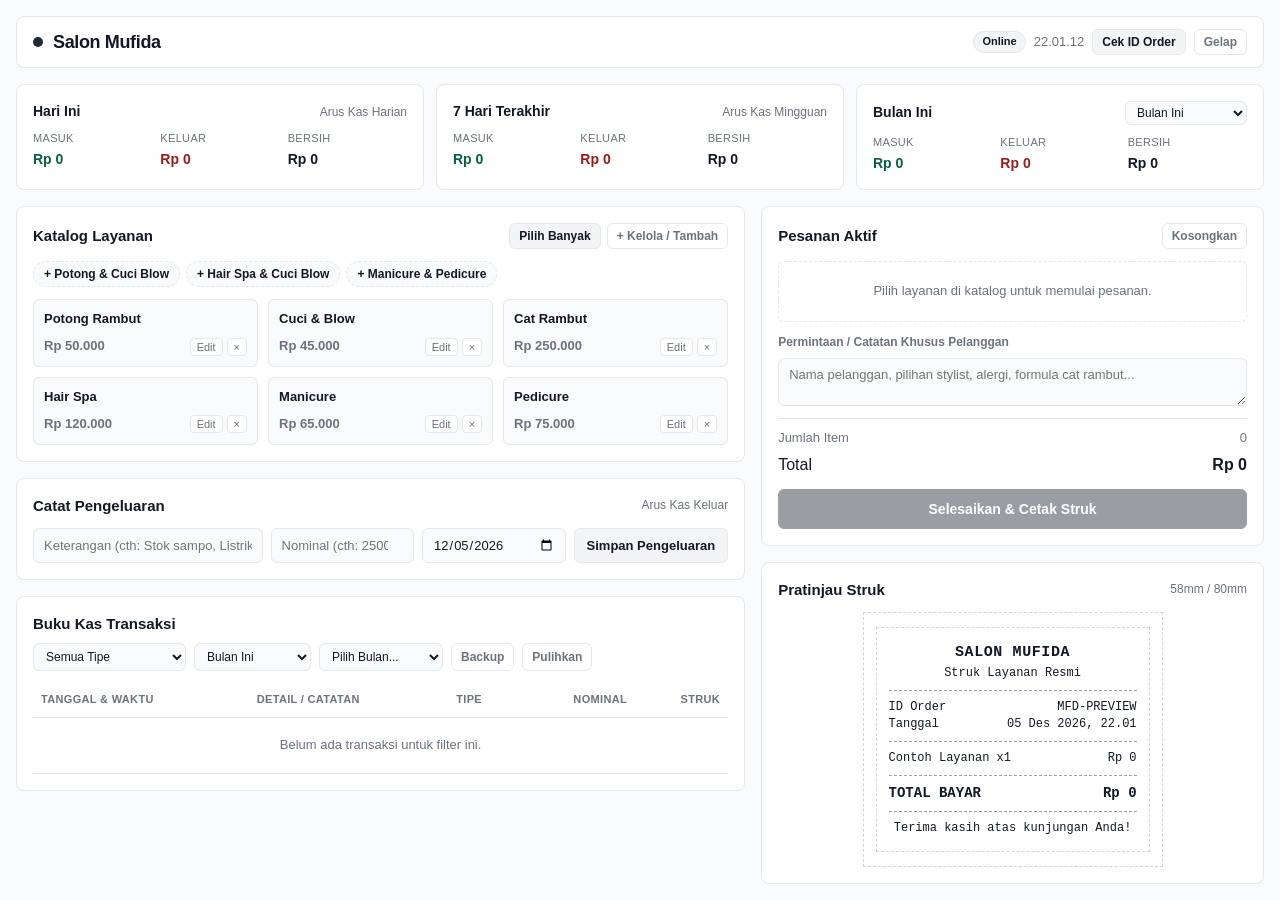
==== commit 84e2fcef: "Rename index.html(1) to index.html" ====
--- a/index.html
+++ b/index.html
@@ -5,6 +5,7 @@
   <meta name="viewport" content="width=device-width, initial-scale=1.0" />
   <meta name="theme-color" content="#111827" />
   <title>Salon Mufida — Kasir Offline</title>
+  <link rel="manifest" href="manifest.json" />
   <link rel="stylesheet" href="style.css" />
 </head>
 <body>
@@ -53,8 +54,10 @@
 
         <article class="card summary-card">
           <div class="summary-header">
-            <h2>Bulan Ini</h2>
-            <span class="summary-sub">Arus Kas Bulanan</span>
+            <h2 id="sum-month-title">Bulan Ini</h2>
+            <select id="summary-month-select" aria-label="Pilih bulan ringkasan arus kas" style="width:auto; padding:3px 7px; font-size:12px;">
+              <option value="">Bulan Ini</option>
+            </select>
           </div>
           <div class="summary-metrics">
             <div><span>Masuk</span><strong id="sum-month-in" class="tabular text-in">Rp 0</strong></div>
@@ -137,6 +140,9 @@
                   <option value="monthly" selected>Bulan Ini</option>
                   <option value="all">Semua Waktu</option>
                 </select>
+                <select id="filter-month" aria-label="Pilih bulan spesifik">
+                  <option value="">Pilih Bulan...</option>
+                </select>
                 <button type="button" id="export-backup-btn" class="btn btn-ghost btn-sm" title="Simpan cadangan data ke file JSON">Backup</button>
                 <button type="button" id="import-backup-btn" class="btn btn-ghost btn-sm" title="Pulihkan data dari file backup JSON">Pulihkan</button>
                 <input type="file" id="import-backup-file" accept=".json,application/json" class="hidden" />
@@ -262,5 +268,12 @@
   <div id="print-area" aria-hidden="true"></div>
 
   <script src="app.js"></script>
+  <script>
+    if ('serviceWorker' in navigator) {
+      window.addEventListener('load', () => {
+        navigator.serviceWorker.register('./sw.js').catch(() => {});
+      });
+    }
+  </script>
 </body>
 </html>
--- a/style.css
+++ b/style.css
@@ -289,9 +289,24 @@
   color: var(--text);
 }
 
+.btn-danger {
+  background: var(--out-color);
+  color: #FFFFFF;
+  border-color: var(--out-color);
+}
+
+.btn-danger:hover:not(:disabled) {
+  opacity: 0.9;
+}
+
 .btn-sm {
   padding: 5px 9px;
   font-size: 12px;
+}
+
+.btn-xs {
+  padding: 2px 6px;
+  font-size: 11px;
 }
 
 .btn-block {
@@ -479,6 +494,7 @@
 .filters {
   display: flex;
   gap: 8px;
+  flex-wrap: wrap;
 }
 
 .filters select {
@@ -545,6 +561,30 @@
   font-size: 11px;
   color: var(--muted);
   margin-top: 2px;
+}
+
+.order-id-row {
+  display: flex;
+  align-items: center;
+  flex-wrap: wrap;
+  gap: 5px;
+  margin-top: 3px;
+}
+
+.order-id-link {
+  border: 0;
+  background: transparent;
+  padding: 0;
+  color: var(--text);
+  font-family: inherit;
+  font-size: 11px;
+  font-weight: 700;
+  text-decoration: underline;
+  cursor: pointer;
+}
+
+.order-id-link:hover {
+  opacity: 0.75;
 }
 
 /* Cart */
@@ -677,6 +717,7 @@
   font-size: 15px;
   font-weight: 700;
   margin: 0 0 2px;
+  letter-spacing: 0.04em;
 }
 
 .rcp-divider {
@@ -705,6 +746,105 @@
   font-weight: 700;
 }
 
+/* Modal Konfirmasi & Detail Order */
+.modal-backdrop {
+  position: fixed;
+  inset: 0;
+  background: rgba(15, 23, 42, 0.55);
+  display: flex;
+  align-items: center;
+  justify-content: center;
+  padding: 16px;
+  z-index: 50;
+}
+
+.modal-card {
+  width: 100%;
+  max-width: 440px;
+  background: var(--surface);
+  color: var(--text);
+  border: 1px solid var(--border);
+  border-radius: var(--radius);
+  padding: 18px;
+  display: flex;
+  flex-direction: column;
+  gap: 12px;
+}
+
+.modal-head {
+  display: flex;
+  justify-content: space-between;
+  align-items: center;
+  gap: 8px;
+}
+
+.modal-head h3 {
+  margin: 0;
+  font-size: 16px;
+  font-weight: 700;
+}
+
+.modal-text {
+  margin: 0;
+  color: var(--muted);
+  font-size: 13px;
+}
+
+.modal-actions {
+  display: flex;
+  justify-content: flex-end;
+  gap: 8px;
+  margin-top: 4px;
+}
+
+.detail-box {
+  border: 1px solid var(--border);
+  border-radius: 6px;
+  background: var(--bg);
+  padding: 12px;
+  display: flex;
+  flex-direction: column;
+  gap: 8px;
+  font-size: 13px;
+}
+
+.detail-line {
+  display: flex;
+  justify-content: space-between;
+  gap: 8px;
+}
+
+.detail-items {
+  border-top: 1px dashed var(--border);
+  border-bottom: 1px dashed var(--border);
+  padding: 8px 0;
+  display: flex;
+  flex-direction: column;
+  gap: 5px;
+}
+
+/* Halaman Khusus Cek Riwayat Transaksi via ID Order */
+.lookup-search-row {
+  display: grid;
+  grid-template-columns: 1fr auto;
+  gap: 8px;
+  margin-bottom: 12px;
+}
+
+.lookup-chips {
+  display: flex;
+  flex-wrap: wrap;
+  gap: 6px;
+  margin-bottom: 14px;
+}
+
+.lookup-result {
+  border: 1px solid var(--border);
+  border-radius: 6px;
+  background: var(--bg);
+  padding: 14px;
+}
+
 #print-area {
   display: none;
 }
@@ -720,7 +860,8 @@
   }
 
   .expense-form,
-  .inline-form {
+  .inline-form,
+  .lookup-search-row {
     grid-template-columns: 1fr;
   }
 }
@@ -736,7 +877,8 @@
     background: #FFFFFF !important;
   }
 
-  .app-shell {
+  .app-shell,
+  .modal-backdrop {
     display: none !important;
   }
 
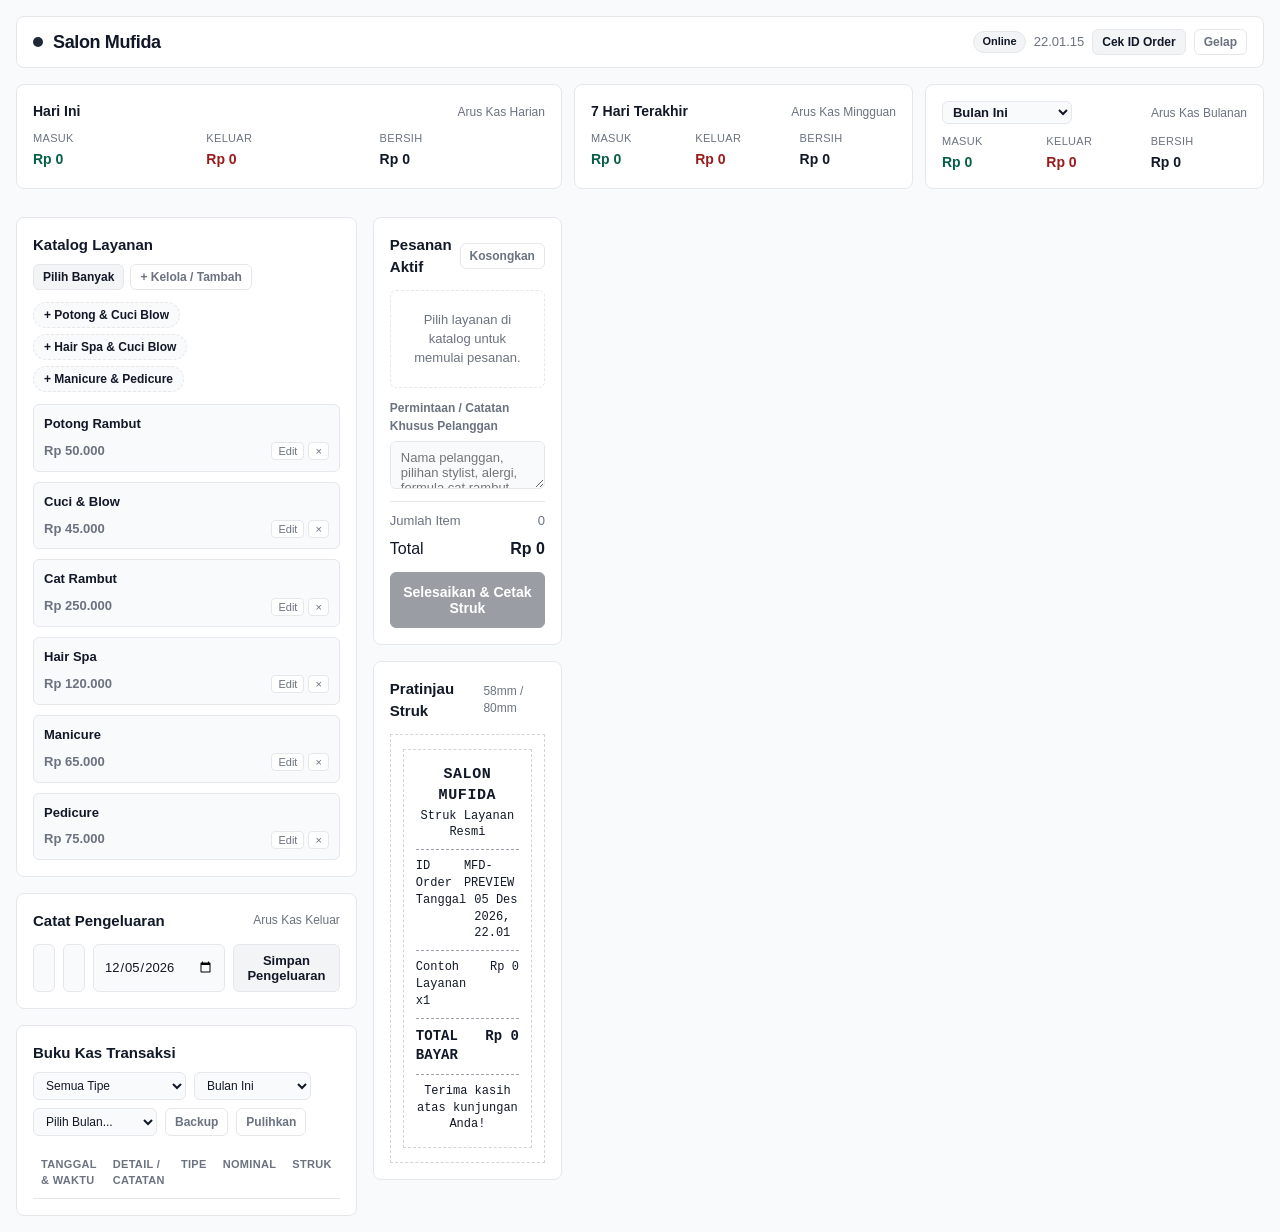
==== commit cebdb090: "update code bagian arus bulanan" ====
--- a/index.html
+++ b/index.html
@@ -52,12 +52,12 @@
           </div>
         </article>
 
-        <article class="card summary-card">
+       <article class="card summary-card">
           <div class="summary-header">
-            <h2 id="sum-month-title">Bulan Ini</h2>
-            <select id="summary-month-select" aria-label="Pilih bulan ringkasan arus kas" style="width:auto; padding:3px 7px; font-size:12px;">
+            <select id="summary-month-select" aria-label="Pilih bulan ringkasan arus kas" style="width:auto; padding:2px 6px; font-size:13px; font-weight:600;">
               <option value="">Bulan Ini</option>
             </select>
+            <span class="summary-sub">Arus Kas Bulanan</span>
           </div>
           <div class="summary-metrics">
             <div><span>Masuk</span><strong id="sum-month-in" class="tabular text-in">Rp 0</strong></div>
@@ -65,7 +65,7 @@
             <div><span>Bersih</span><strong id="sum-month-net" class="tabular">Rp 0</strong></div>
           </div>
         </article>
-      </section>
+
 
       <!-- Area Kerja 2 Kolom -->
       <main class="workspace" style="margin-top: 16px;">
--- a/style.css
+++ b/style.css
@@ -65,7 +65,6 @@
   gap: 16px;
 }
 
-/* Header */
 .topbar {
   display: flex;
   justify-content: space-between;
@@ -126,7 +125,6 @@
   border-color: #FDE68A;
 }
 
-/* Summary Grid */
 .summary-grid {
   display: grid;
   grid-template-columns: repeat(3, 1fr);
@@ -191,7 +189,6 @@
   color: var(--out-color);
 }
 
-/* Two-Column Workspace */
 .workspace {
   display: grid;
   grid-template-columns: 1.45fr 1fr;
@@ -220,7 +217,6 @@
   font-weight: 600;
 }
 
-/* Inputs & Buttons */
 input,
 select,
 textarea {
@@ -315,7 +311,6 @@
   font-size: 14px;
 }
 
-/* Service Catalog, Multi-Pilih & Paket Cepat */
 .catalog-head {
   flex-wrap: wrap;
 }
@@ -479,14 +474,12 @@
   font-weight: 600;
 }
 
-/* Expense Form */
 .expense-form {
   display: grid;
   grid-template-columns: 1.6fr 1fr 1fr auto;
   gap: 8px;
 }
 
-/* Ledger Table */
 .ledger-head {
   flex-wrap: wrap;
 }
@@ -587,7 +580,6 @@
   opacity: 0.75;
 }
 
-/* Cart */
 .cart-items {
   display: flex;
   flex-direction: column;
@@ -695,7 +687,6 @@
   color: var(--text);
 }
 
-/* Thermal Receipt Preview */
 .receipt-sheet {
   width: 100%;
   max-width: 300px;
@@ -746,7 +737,6 @@
   font-weight: 700;
 }
 
-/* Modal Konfirmasi & Detail Order */
 .modal-backdrop {
   position: fixed;
   inset: 0;
@@ -823,7 +813,6 @@
   gap: 5px;
 }
 
-/* Halaman Khusus Cek Riwayat Transaksi via ID Order */
 .lookup-search-row {
   display: grid;
   grid-template-columns: 1fr auto;
@@ -849,7 +838,6 @@
   display: none;
 }
 
-/* Responsive Stacking */
 @media (max-width: 960px) {
   .workspace {
     grid-template-columns: 1fr;
@@ -866,7 +854,6 @@
   }
 }
 
-/* Thermal Printer Output (58mm / 80mm) */
 @media print {
   @page {
     margin: 2mm;
